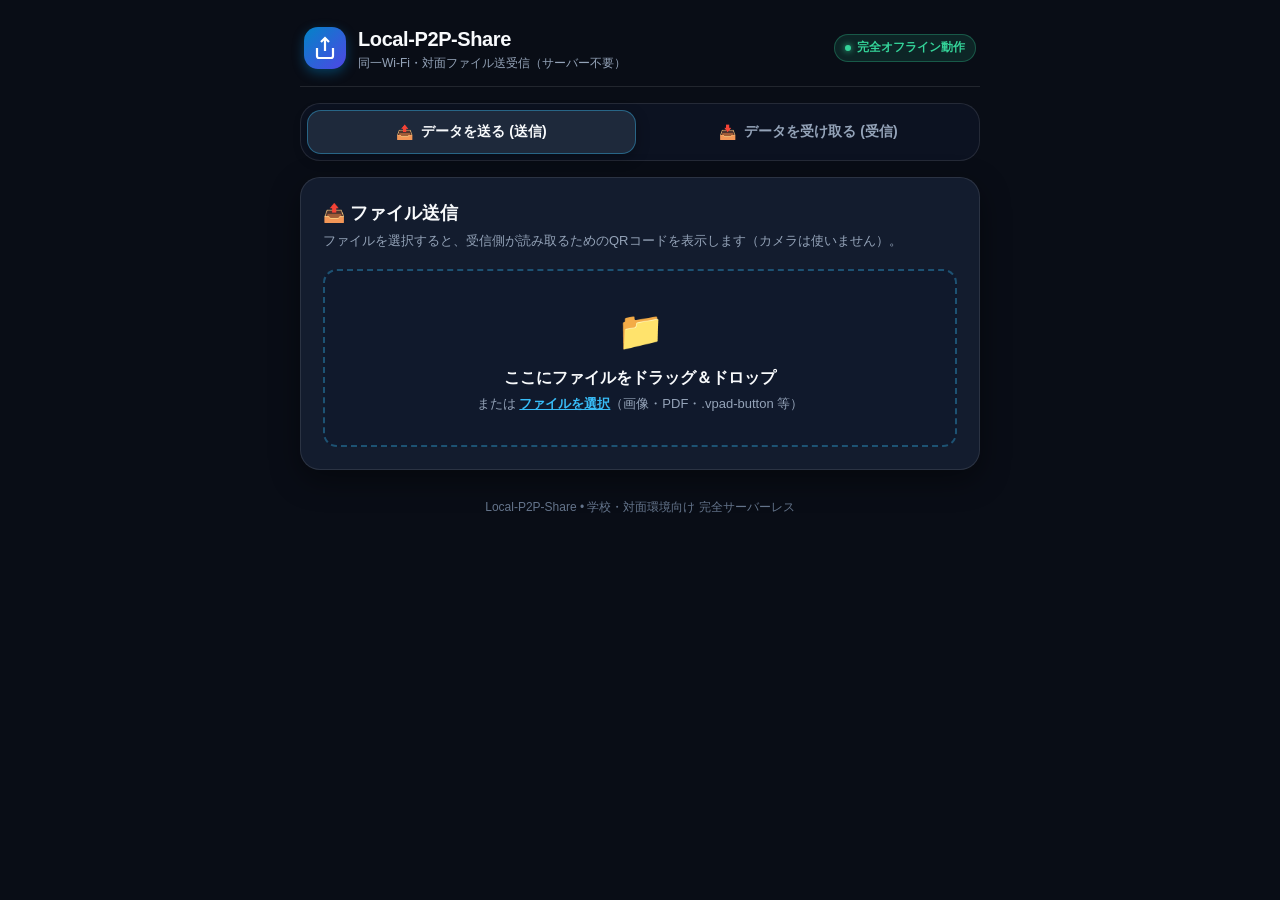
==== index.html @ 24788ee9 "Complete Local-P2P-Share web app" ====
<!DOCTYPE html>
<html lang="ja">
<head>
    <meta charset="UTF-8">
    <meta name="viewport" content="width=device-width, initial-scale=1.0, maximum-scale=1.0, user-scalable=no">
    <meta name="description" content="同一Wi-Fi・ローカル環境で直接ファイルを送受信できる完全オフライン対応P2P共有Webアプリ">
    <meta name="theme-color" content="#0f172a">
    <title>Local-P2P-Share - 対面型ローカルファイル送受信</title>

    <!-- 完全オフライン対応：外部CDN不要のスタイルシート -->
    <link rel="stylesheet" href="style.css">

    <!-- 同梱のオフラインQRライブラリ -->
    <script src="qrcode.min.js"></script>
    <script src="jsqr.min.js"></script>
</head>
<body>
    <div class="app-container">
        <!-- ヘッダー -->
        <header class="app-header">
            <div class="brand">
                <div class="brand-icon">
                    <svg width="24" height="24" viewBox="0 0 24 24" fill="none" stroke="currentColor" stroke-width="2.2">
                        <path d="M4 12v8a2 2 0 0 0 2 2h12a2 2 0 0 0 2-2v-8"/>
                        <polyline points="16 6 12 2 8 6"/>
                        <line x1="12" y1="2" x2="12" y2="15"/>
                    </svg>
                </div>
                <div>
                    <h1 class="brand-title">Local-P2P-Share</h1>
                    <p class="brand-subtitle">同一Wi-Fi・対面ファイル送受信（サーバー不要）</p>
                </div>
            </div>
            <div class="offline-badge">
                <span class="badge-dot"></span>
                <span>完全オフライン動作</span>
            </div>
        </header>

        <!-- モード切替タブ（送信 / 受信の厳密な分離） -->
        <div class="tab-switcher">
            <button id="tab-btn-send" class="tab-btn active" type="button">
                <span class="tab-btn-icon">📤</span>
                <span class="tab-btn-text">データを送る (送信)</span>
            </button>
            <button id="tab-btn-receive" class="tab-btn" type="button">
                <span class="tab-btn-icon">📥</span>
                <span class="tab-btn-text">データを受け取る (受信)</span>
            </button>
        </div>

        <!-- メイン画面エリア -->
        <main class="main-area">

            <!-- ==================== 📤 送信モード画面 ==================== -->
            <section id="panel-send" class="panel-section active">
                <div class="panel-card">
                    <div class="panel-header">
                        <h2>📤 ファイル送信</h2>
                        <p class="panel-desc">ファイルを選択すると、受信側が読み取るためのQRコードを表示します（カメラは使いません）。</p>
                    </div>

                    <!-- ファイルドロップゾーン -->
                    <div id="drop-zone" class="drop-zone">
                        <input type="file" id="file-chooser" class="file-input-hidden">
                        <div class="drop-zone-body">
                            <div class="drop-icon">📁</div>
                            <p class="drop-main-text">ここにファイルをドラッグ＆ドロップ</p>
                            <p class="drop-sub-text">または <span class="link-text">ファイルを選択</span>（画像・PDF・.vpad-button 等）</p>
                        </div>
                    </div>

                    <!-- 選択されたファイル情報 -->
                    <div id="file-info-card" class="file-info-card hidden">
                        <div class="file-info-icon">📄</div>
                        <div class="file-info-meta">
                            <div id="file-name" class="file-name">filename.ext</div>
                            <div id="file-size" class="file-size">0 KB</div>
                        </div>
                        <button id="btn-reset-file" class="btn-text-danger" type="button">解除</button>
                    </div>

                    <!-- QRコード表示エリア -->
                    <div id="qr-display-container" class="qr-display-container hidden">
                        <div class="step-guide">
                            <span class="step-badge">1</span>
                            <span>受信側の端末のカメラで下のQRコードを読み取ってください</span>
                        </div>

                        <div class="qr-box">
                            <div id="qrcode-target" class="qrcode-target"></div>
                        </div>

                        <!-- 複数コマ（アニメーションQR）の場合の進捗バー -->
                        <div id="send-progress-wrapper" class="send-progress-wrapper hidden">
                            <div class="progress-track">
                                <div id="send-progress-bar" class="progress-fill"></div>
                            </div>
                            <div class="progress-labels">
                                <span id="send-chunk-label">コマ: 1 / 1</span>
                                <span>高速ループ送信中</span>
                            </div>
                        </div>

                        <!-- 速度調整バー -->
                        <div class="speed-controls">
                            <label for="speed-range">再生速度:</label>
                            <select id="speed-range" class="custom-select">
                                <option value="70">⚡ 高速 (70ms)</option>
                                <option value="120" selected>🚀 標準 (120ms)</option>
                                <option value="250">🐢 安定 (250ms)</option>
                            </select>
                        </div>
                    </div>
                </div>
            </section>


            <!-- ==================== 📥 受信モード画面 ==================== -->
            <section id="panel-receive" class="panel-section">
                <div class="panel-card">
                    <div class="panel-header">
                        <h2>📥 ファイル受信</h2>
                        <p class="panel-desc">送信側の画面に表示されているQRコードをカメラで読み取ると、自動で保存されます。</p>
                    </div>

                    <!-- カメラスキャナーエリア -->
                    <div class="camera-wrapper">
                        <div id="scanner-box" class="scanner-box">
                            <video id="camera-feed" playsinline muted autoplay></video>
                            <canvas id="camera-canvas" class="hidden"></canvas>

                            <!-- スキャン用ガイド枠 & レーザー -->
                            <div class="scan-overlay">
                                <div class="scan-frame">
                                    <div class="scan-laser-line"></div>
                                </div>
                                <p class="scan-hint">枠内にQRコードを合わせてください</p>
                            </div>

                            <!-- カメラ停止中のプレースホルダー -->
                            <div id="camera-idle" class="camera-idle">
                                <div class="idle-icon">📷</div>
                                <p class="idle-text">カメラを起動してスキャンを開始します</p>
                                <button id="btn-activate-camera" class="btn btn-emerald" type="button">
                                    カメラを起動する
                                </button>
                            </div>
                        </div>
                    </div>

                    <!-- カメラ操作バー -->
                    <div id="camera-actions" class="camera-actions hidden">
                        <button id="btn-camera-flip" class="btn btn-secondary" type="button">🔄 前面/背面 切替</button>
                        <button id="btn-camera-stop" class="btn btn-danger" type="button">⏹️ カメラ停止</button>
                    </div>

                    <!-- 受信プログレス -->
                    <div id="receive-progress-box" class="receive-progress-box hidden">
                        <div class="progress-title-row">
                            <span id="receive-title" class="receive-title">⚡ 受信中...</span>
                            <span id="receive-percent" class="receive-percent">0%</span>
                        </div>
                        <div class="progress-track">
                            <div id="receive-progress-bar" class="progress-fill emerald"></div>
                        </div>
                        <div class="progress-labels">
                            <span id="receive-status-chunks">0 / 0 チャンク</span>
                            <span id="receive-status-size">0 KB</span>
                        </div>
                    </div>

                    <!-- 受信完了カード -->
                    <div id="receive-success-card" class="receive-success-card hidden">
                        <div class="success-check-icon">✓</div>
                        <h3>🎉 受信＆自動ダウンロード完了！</h3>
                        <p class="success-sub">ファイルが端末に自動保存されました。</p>
                        
                        <div class="received-meta-box">
                            <span class="file-icon-lg">📦</span>
                            <div>
                                <div id="received-filename" class="received-filename">filename.ext</div>
                                <div id="received-filesize" class="received-filesize">0 KB</div>
                            </div>
                        </div>

                        <!-- 画像の場合はプレビュー -->
                        <div id="received-image-preview" class="received-image-preview hidden"></div>

                        <div class="success-btn-group">
                            <a id="btn-download-again" class="btn btn-emerald" href="#" download>
                                💾 もう一度保存する
                            </a>
                            <button id="btn-receive-again" class="btn btn-secondary" type="button">
                                📷 続けて別のファイルを受信
                            </button>
                        </div>
                    </div>

                </div>
            </section>

        </main>

        <!-- 通知トースト -->
        <div id="toast" class="toast hidden"></div>

        <!-- フッター -->
        <footer class="app-footer">
            <p>Local-P2P-Share • 学校・対面環境向け 完全サーバーレス</p>
        </footer>
    </div>

    <!-- アプリケーションロジック -->
    <script src="app.js"></script>
</body>
</html>
---- style.css ----
/* ==========================================================================
   Local-P2P-Share - オフライン対応・モダンデザインスタイル
   ========================================================================== */

:root {
    --bg-main: #090d16;
    --bg-card: #131c2e;
    --bg-card-alt: #1e293b;
    --border-color: rgba(255, 255, 255, 0.1);
    --border-active: #38bdf8;
    
    --accent-blue: #0284c7;
    --accent-blue-light: #38bdf8;
    --accent-emerald: #059669;
    --accent-emerald-light: #34d399;
    --accent-rose: #f43f5e;
    
    --text-main: #f8fafc;
    --text-sub: #94a3b8;
    --text-muted: #64748b;
    
    --font-family: -apple-system, BlinkMacSystemFont, "Segoe UI", Roboto, "Helvetica Neue", Arial, sans-serif;
    --radius-sm: 8px;
    --radius-md: 14px;
    --radius-lg: 20px;
}

*, *::before, *::after {
    box-sizing: border-box;
    margin: 0;
    padding: 0;
    -webkit-tap-highlight-color: transparent;
}

body {
    background-color: var(--bg-main);
    color: var(--text-main);
    font-family: var(--font-family);
    min-height: 100vh;
    display: flex;
    justify-content: center;
    padding: 16px;
    line-height: 1.5;
}

.app-container {
    width: 100%;
    max-width: 680px;
    display: flex;
    flex-direction: column;
    gap: 16px;
}

/* ヘッダー */
.app-header {
    display: flex;
    align-items: center;
    justify-content: space-between;
    padding: 8px 4px 14px;
    border-bottom: 1px solid var(--border-color);
}

.brand {
    display: flex;
    align-items: center;
    gap: 12px;
}

.brand-icon {
    width: 42px;
    height: 42px;
    background: linear-gradient(135deg, var(--accent-blue), #4f46e5);
    border-radius: var(--radius-md);
    display: flex;
    align-items: center;
    justify-content: center;
    color: #ffffff;
    box-shadow: 0 4px 12px rgba(2, 132, 199, 0.4);
}

.brand-title {
    font-size: 20px;
    font-weight: 800;
    letter-spacing: -0.02em;
}

.brand-subtitle {
    font-size: 12px;
    color: var(--text-sub);
}

.offline-badge {
    display: flex;
    align-items: center;
    gap: 6px;
    padding: 4px 10px;
    background: rgba(52, 211, 153, 0.12);
    border: 1px solid rgba(52, 211, 153, 0.3);
    border-radius: 999px;
    font-size: 11.5px;
    font-weight: 600;
    color: var(--accent-emerald-light);
}

.badge-dot {
    width: 6px;
    height: 6px;
    background: var(--accent-emerald-light);
    border-radius: 50%;
    box-shadow: 0 0 6px var(--accent-emerald-light);
}

/* タブ切替 */
.tab-switcher {
    display: grid;
    grid-template-columns: 1fr 1fr;
    gap: 8px;
    background: rgba(15, 23, 42, 0.6);
    padding: 6px;
    border-radius: var(--radius-lg);
    border: 1px solid var(--border-color);
}

.tab-btn {
    display: flex;
    align-items: center;
    justify-content: center;
    gap: 8px;
    padding: 12px 14px;
    background: transparent;
    border: 1px solid transparent;
    border-radius: var(--radius-md);
    color: var(--text-sub);
    font-size: 14px;
    font-weight: 700;
    cursor: pointer;
    transition: all 0.2s ease;
    outline: none;
}

.tab-btn:hover {
    color: var(--text-main);
    background: rgba(255, 255, 255, 0.04);
}

.tab-btn.active {
    background: var(--bg-card-alt);
    color: var(--text-main);
    border-color: rgba(56, 189, 248, 0.4);
    box-shadow: 0 4px 14px rgba(0, 0, 0, 0.3);
}

#tab-btn-receive.tab-btn.active {
    border-color: rgba(52, 211, 153, 0.4);
}

/* パネルセクション */
.panel-section {
    display: none;
    animation: fadeIn 0.25s ease;
}

.panel-section.active {
    display: block;
}

@keyframes fadeIn {
    from { opacity: 0; transform: translateY(4px); }
    to { opacity: 1; transform: translateY(0); }
}

.panel-card {
    background: var(--bg-card);
    border: 1px solid var(--border-color);
    border-radius: var(--radius-lg);
    padding: 22px;
    display: flex;
    flex-direction: column;
    gap: 18px;
    box-shadow: 0 10px 30px rgba(0, 0, 0, 0.4);
}

.panel-header h2 {
    font-size: 18px;
    font-weight: 700;
    margin-bottom: 4px;
}

.panel-desc {
    font-size: 13px;
    color: var(--text-sub);
}

/* ==================== 📤 送信スタイル ==================== */
.drop-zone {
    border: 2px dashed rgba(56, 189, 248, 0.35);
    background: rgba(15, 23, 42, 0.5);
    border-radius: var(--radius-md);
    padding: 32px 16px;
    text-align: center;
    cursor: pointer;
    transition: all 0.2s ease;
}

.drop-zone:hover, .drop-zone.dragover {
    border-color: var(--accent-blue-light);
    background: rgba(56, 189, 248, 0.08);
}

.file-input-hidden {
    display: none;
}

.drop-icon {
    font-size: 38px;
    margin-bottom: 6px;
}

.drop-main-text {
    font-size: 16px;
    font-weight: 700;
    margin-bottom: 4px;
}

.drop-sub-text {
    font-size: 13px;
    color: var(--text-sub);
}

.link-text {
    color: var(--accent-blue-light);
    text-decoration: underline;
    font-weight: 600;
}

/* ファイルメタカード */
.file-info-card {
    display: flex;
    align-items: center;
    gap: 12px;
    background: rgba(30, 41, 59, 0.8);
    border: 1px solid rgba(56, 189, 248, 0.3);
    border-radius: var(--radius-md);
    padding: 12px 16px;
}

.file-info-icon {
    font-size: 24px;
}

.file-info-meta {
    flex: 1;
    min-width: 0;
}

.file-name {
    font-weight: 700;
    font-size: 14px;
    white-space: nowrap;
    overflow: hidden;
    text-overflow: ellipsis;
}

.file-size {
    font-size: 12px;
    color: var(--text-sub);
}

.btn-text-danger {
    background: transparent;
    border: none;
    color: #fda4af;
    font-size: 13px;
    font-weight: 700;
    cursor: pointer;
    padding: 6px 10px;
    border-radius: var(--radius-sm);
}

.btn-text-danger:hover {
    background: rgba(244, 63, 94, 0.15);
    color: var(--accent-rose);
}

/* QR表示 */
.qr-display-container {
    display: flex;
    flex-direction: column;
    align-items: center;
    gap: 14px;
}

.step-guide {
    display: flex;
    align-items: center;
    gap: 8px;
    font-size: 13.5px;
    font-weight: 700;
    color: var(--text-main);
    text-align: center;
}

.step-badge {
    width: 22px;
    height: 22px;
    background: var(--accent-blue-light);
    color: #000;
    border-radius: 50%;
    display: inline-flex;
    align-items: center;
    justify-content: center;
    font-size: 12px;
    font-weight: 800;
}

.qr-box {
    background: #ffffff;
    padding: 14px;
    border-radius: var(--radius-lg);
    box-shadow: 0 8px 30px rgba(0, 0, 0, 0.5), 0 0 20px rgba(56, 189, 248, 0.2);
    display: flex;
    justify-content: center;
    align-items: center;
}

.qrcode-target canvas, .qrcode-target img {
    display: block;
    max-width: 100%;
}

.send-progress-wrapper {
    width: 100%;
    max-width: 280px;
    display: flex;
    flex-direction: column;
    gap: 6px;
}

.progress-track {
    width: 100%;
    height: 8px;
    background: rgba(255, 255, 255, 0.1);
    border-radius: 999px;
    overflow: hidden;
}

.progress-fill {
    height: 100%;
    width: 0%;
    background: linear-gradient(90deg, var(--accent-blue-light), #818cf8);
    transition: width 0.1s linear;
}

.progress-fill.emerald {
    background: linear-gradient(90deg, #10b981, var(--accent-emerald-light));
    transition: width 0.15s ease;
}

.progress-labels {
    display: flex;
    justify-content: space-between;
    font-size: 12px;
    color: var(--text-sub);
    font-family: monospace;
}

.speed-controls {
    display: flex;
    align-items: center;
    gap: 8px;
    font-size: 13px;
    color: var(--text-sub);
}

.custom-select {
    background: var(--bg-card-alt);
    border: 1px solid var(--border-color);
    color: var(--text-main);
    padding: 6px 12px;
    border-radius: var(--radius-sm);
    font-size: 13px;
    outline: none;
    cursor: pointer;
}

/* ==================== 📥 受信スタイル ==================== */
.camera-wrapper {
    display: flex;
    justify-content: center;
    width: 100%;
}

.scanner-box {
    position: relative;
    width: 100%;
    max-width: 420px;
    height: 300px;
    background: #000000;
    border-radius: var(--radius-lg);
    overflow: hidden;
    border: 2px solid rgba(52, 211, 153, 0.4);
    box-shadow: 0 0 25px rgba(52, 211, 153, 0.2);
    display: flex;
    align-items: center;
    justify-content: center;
}

#camera-feed {
    width: 100%;
    height: 100%;
    object-fit: cover;
    display: block;
}

.scan-overlay {
    position: absolute;
    inset: 0;
    pointer-events: none;
    display: flex;
    flex-direction: column;
    align-items: center;
    justify-content: center;
    gap: 12px;
}

.scan-frame {
    width: 200px;
    height: 200px;
    border: 2px solid rgba(52, 211, 153, 0.8);
    border-radius: var(--radius-md);
    position: relative;
    box-shadow: 0 0 0 9999px rgba(0, 0, 0, 0.4);
}

.scan-laser-line {
    position: absolute;
    width: 100%;
    height: 3px;
    background: linear-gradient(90deg, transparent, #34d399, transparent);
    box-shadow: 0 0 10px #34d399;
    animation: scanAnim 2s ease-in-out infinite;
}

@keyframes scanAnim {
    0% { top: 5%; opacity: 0.2; }
    50% { top: 92%; opacity: 1; }
    100% { top: 5%; opacity: 0.2; }
}

.scan-hint {
    background: rgba(0, 0, 0, 0.7);
    color: #ffffff;
    font-size: 12px;
    font-weight: 600;
    padding: 4px 10px;
    border-radius: 999px;
    z-index: 2;
}

/* カメラ停止中 */
.camera-idle {
    position: absolute;
    inset: 0;
    background: #0f172a;
    display: flex;
    flex-direction: column;
    align-items: center;
    justify-content: center;
    gap: 12px;
    padding: 20px;
    text-align: center;
    z-index: 5;
}

.idle-icon {
    font-size: 40px;
}

.idle-text {
    font-size: 13.5px;
    color: var(--text-sub);
}

.camera-actions {
    display: flex;
    justify-content: center;
    gap: 10px;
}

/* 受信プログレスカード */
.receive-progress-box {
    background: rgba(15, 23, 42, 0.8);
    border: 1px solid rgba(52, 211, 153, 0.35);
    border-radius: var(--radius-md);
    padding: 14px 16px;
    display: flex;
    flex-direction: column;
    gap: 8px;
}

.progress-title-row {
    display: flex;
    justify-content: space-between;
    font-size: 13.5px;
    font-weight: 700;
}

.receive-title {
    color: var(--accent-emerald-light);
}

.receive-percent {
    font-family: monospace;
}

/* 受信完了カード */
.receive-success-card {
    background: rgba(6, 78, 59, 0.25);
    border: 1px solid rgba(52, 211, 153, 0.5);
    border-radius: var(--radius-lg);
    padding: 22px;
    text-align: center;
    display: flex;
    flex-direction: column;
    align-items: center;
    gap: 12px;
}

.success-check-icon {
    width: 48px;
    height: 48px;
    background: linear-gradient(135deg, #059669, #34d399);
    border-radius: 50%;
    color: #ffffff;
    font-size: 24px;
    font-weight: 900;
    display: flex;
    align-items: center;
    justify-content: center;
    box-shadow: 0 0 20px rgba(52, 211, 153, 0.5);
}

.success-sub {
    font-size: 13px;
    color: #a7f3d0;
}

.received-meta-box {
    display: flex;
    align-items: center;
    gap: 12px;
    background: rgba(15, 23, 42, 0.7);
    border: 1px solid rgba(52, 211, 153, 0.3);
    border-radius: var(--radius-md);
    padding: 12px 16px;
    width: 100%;
    max-width: 380px;
    text-align: left;
}

.file-icon-lg {
    font-size: 24px;
}

.received-filename {
    font-weight: 700;
    font-size: 14px;
    white-space: nowrap;
    overflow: hidden;
    text-overflow: ellipsis;
}

.received-filesize {
    font-size: 12px;
    color: var(--text-sub);
    font-family: monospace;
}

.received-image-preview {
    max-width: 280px;
    max-height: 180px;
    border-radius: var(--radius-sm);
    overflow: hidden;
}

.received-image-preview img {
    width: 100%;
    height: auto;
    display: block;
}

.success-btn-group {
    display: flex;
    gap: 10px;
    flex-wrap: wrap;
    justify-content: center;
    width: 100%;
    margin-top: 4px;
}

/* 共通ボタン */
.btn {
    display: inline-flex;
    align-items: center;
    justify-content: center;
    gap: 6px;
    padding: 10px 18px;
    border-radius: var(--radius-md);
    font-size: 14px;
    font-weight: 700;
    border: none;
    cursor: pointer;
    text-decoration: none;
    transition: transform 0.15s ease, opacity 0.15s ease;
    outline: none;
}

.btn:active {
    transform: scale(0.97);
}

.btn-emerald {
    background: linear-gradient(135deg, #059669, #10b981);
    color: #ffffff;
    box-shadow: 0 4px 14px rgba(16, 185, 129, 0.35);
}

.btn-secondary {
    background: rgba(255, 255, 255, 0.08);
    border: 1px solid var(--border-color);
    color: var(--text-main);
}

.btn-danger {
    background: rgba(244, 63, 94, 0.15);
    border: 1px solid rgba(244, 63, 94, 0.3);
    color: #fda4af;
}

/* トースト */
.toast {
    position: fixed;
    bottom: 20px;
    left: 50%;
    transform: translateX(-50%);
    background: rgba(15, 23, 42, 0.95);
    border: 1px solid var(--border-active);
    color: #ffffff;
    padding: 8px 16px;
    border-radius: 999px;
    font-size: 13px;
    font-weight: 600;
    box-shadow: 0 8px 24px rgba(0, 0, 0, 0.5);
    z-index: 1000;
}

/* フッター */
.app-footer {
    text-align: center;
    padding: 12px 0 6px;
    font-size: 12px;
    color: var(--text-muted);
}

.hidden {
    display: none !important;
}

@media (max-width: 540px) {
    body {
        padding: 10px;
    }
    .panel-card {
        padding: 16px;
    }
    .scanner-box {
        height: 250px;
    }
}
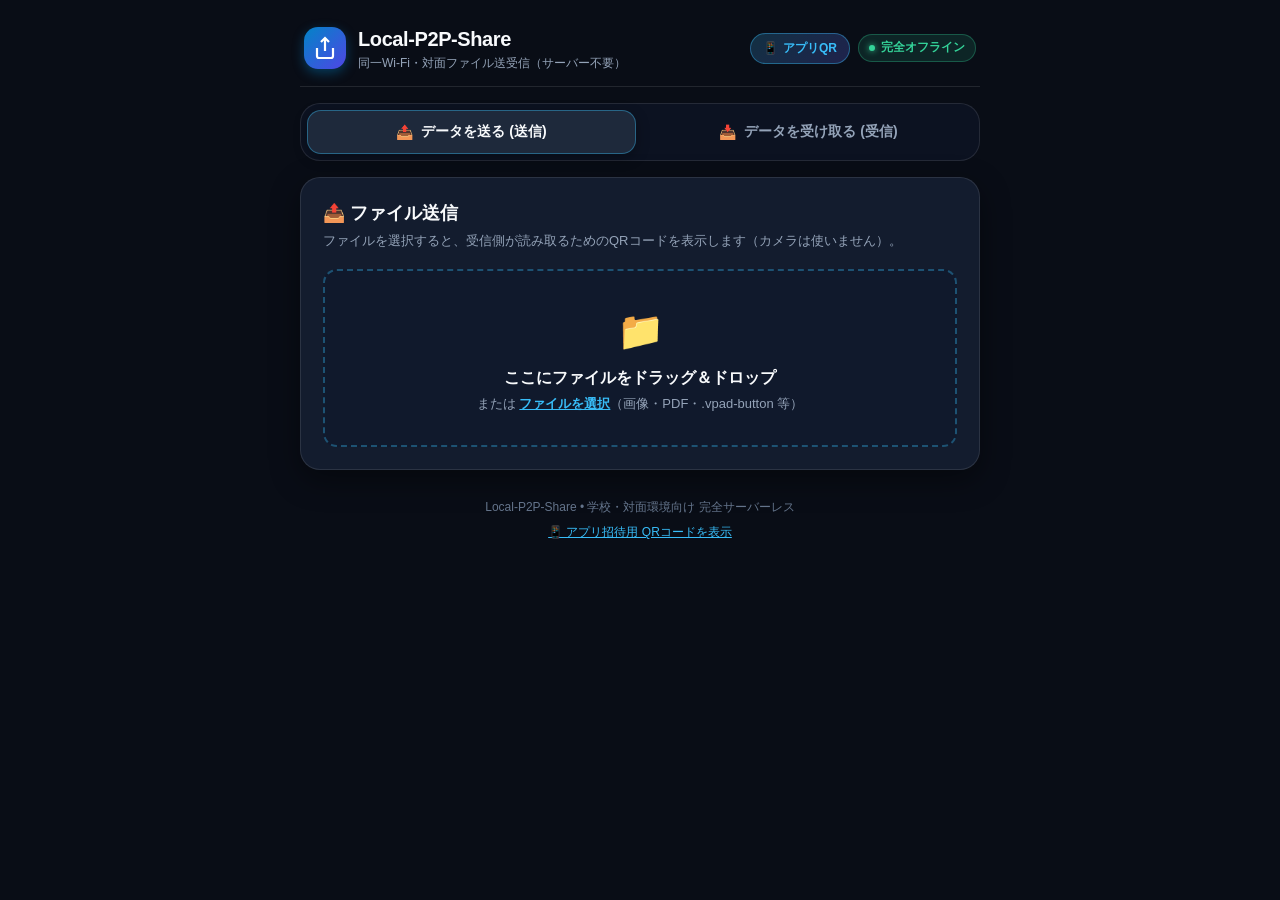
==== commit 4c6a635f: "Add App Share QR modal and standalone qr-code.html page" ====
--- a/index.html
+++ b/index.html
@@ -31,9 +31,15 @@
                     <p class="brand-subtitle">同一Wi-Fi・対面ファイル送受信（サーバー不要）</p>
                 </div>
             </div>
-            <div class="offline-badge">
-                <span class="badge-dot"></span>
-                <span>完全オフライン動作</span>
+            <div class="header-right-actions">
+                <button id="btn-open-app-qr" class="btn-app-qr" type="button" title="iPadやスマホでこのアプリを開くためのQRコードを表示">
+                    <span>📱</span>
+                    <span>アプリQR</span>
+                </button>
+                <div class="offline-badge">
+                    <span class="badge-dot"></span>
+                    <span>完全オフライン</span>
+                </div>
             </div>
         </header>
 
@@ -208,7 +214,40 @@
         <!-- フッター -->
         <footer class="app-footer">
             <p>Local-P2P-Share • 学校・対面環境向け 完全サーバーレス</p>
+            <button id="btn-footer-app-qr" class="footer-link-btn" type="button">📱 アプリ招待用 QRコードを表示</button>
         </footer>
+    </div>
+
+    <!-- ==================== 📱 アプリ起動用 QRコード モーダル ==================== -->
+    <div id="app-qr-modal" class="modal-backdrop hidden" role="dialog" aria-modal="true" aria-labelledby="app-qr-modal-title">
+        <div class="modal-card">
+            <button id="btn-close-app-qr" class="modal-close-btn" type="button" aria-label="閉じる">✕</button>
+            <div class="modal-header">
+                <div class="modal-icon-badge">📱</div>
+                <div>
+                    <h3 id="app-qr-modal-title" class="modal-title">iPad / iPhone でアプリを開く</h3>
+                    <p class="modal-desc">カメラをQRコードにかざすとアプリが即座に起動します！</p>
+                </div>
+            </div>
+
+            <div class="modal-qr-container">
+                <div id="app-url-qr-target" class="modal-qr-box"></div>
+            </div>
+
+            <div class="modal-url-box">
+                <input type="text" id="app-share-url-input" class="modal-url-input" readonly value="https://galakutar.github.io/Local-P2P-Share/">
+                <button id="btn-copy-app-url" class="btn btn-emerald btn-sm" type="button">🔗 コピー</button>
+            </div>
+
+            <div class="modal-guide-steps">
+                <strong>📖 開き方の手順：</strong>
+                <ol>
+                    <li>iPadやスマートフォンの標準 <strong>「カメラ」</strong> で上のQRコードを写します。</li>
+                    <li>画面に出る <strong>黄色いリンク</strong> をタップするとアプリが開きます。</li>
+                    <li>Safariの共有メニューから <strong>「ホーム画面に追加」</strong> すると全画面アプリとして使えます。</li>
+                </ol>
+            </div>
+        </div>
     </div>
 
     <!-- アプリケーションロジック -->
--- a/style.css
+++ b/style.css
@@ -619,6 +619,188 @@
     transform: scale(0.97);
 }
 
+/* ヘッダー右側アクション */
+.header-right-actions {
+    display: flex;
+    align-items: center;
+    gap: 8px;
+}
+
+.btn-app-qr {
+    display: inline-flex;
+    align-items: center;
+    gap: 5px;
+    padding: 6px 12px;
+    background: linear-gradient(135deg, rgba(56, 189, 248, 0.2), rgba(99, 102, 241, 0.25));
+    border: 1px solid rgba(56, 189, 248, 0.4);
+    border-radius: 999px;
+    color: var(--accent-blue-light);
+    font-size: 12px;
+    font-weight: 700;
+    cursor: pointer;
+    transition: all 0.2s ease;
+}
+
+.btn-app-qr:hover {
+    background: linear-gradient(135deg, rgba(56, 189, 248, 0.35), rgba(99, 102, 241, 0.4));
+    transform: translateY(-1px);
+    box-shadow: 0 4px 12px rgba(56, 189, 248, 0.3);
+}
+
+.footer-link-btn {
+    background: transparent;
+    border: none;
+    color: var(--accent-blue-light);
+    font-size: 12px;
+    cursor: pointer;
+    margin-top: 4px;
+    text-decoration: underline;
+}
+
+/* ==================== 📱 アプリQR モーダル ==================== */
+.modal-backdrop {
+    position: fixed;
+    inset: 0;
+    background: rgba(0, 0, 0, 0.75);
+    backdrop-filter: blur(6px);
+    -webkit-backdrop-filter: blur(6px);
+    display: flex;
+    align-items: center;
+    justify-content: center;
+    padding: 16px;
+    z-index: 2000;
+    animation: fadeIn 0.2s ease;
+}
+
+.modal-card {
+    position: relative;
+    background: #111827;
+    border: 1px solid rgba(56, 189, 248, 0.4);
+    border-radius: var(--radius-lg);
+    padding: 24px 20px;
+    width: 100%;
+    max-width: 440px;
+    box-shadow: 0 20px 50px rgba(0, 0, 0, 0.8), 0 0 30px rgba(56, 189, 248, 0.2);
+    display: flex;
+    flex-direction: column;
+    align-items: center;
+    gap: 14px;
+    text-align: center;
+    animation: popUp 0.25s cubic-bezier(0.16, 1, 0.3, 1);
+}
+
+@keyframes popUp {
+    from { opacity: 0; transform: scale(0.92); }
+    to { opacity: 1; transform: scale(1); }
+}
+
+.modal-close-btn {
+    position: absolute;
+    top: 12px;
+    right: 14px;
+    background: rgba(255, 255, 255, 0.1);
+    border: none;
+    color: var(--text-sub);
+    width: 32px;
+    height: 32px;
+    border-radius: 50%;
+    font-size: 14px;
+    font-weight: 700;
+    cursor: pointer;
+    display: flex;
+    align-items: center;
+    justify-content: center;
+    transition: all 0.15s ease;
+}
+
+.modal-close-btn:hover {
+    background: rgba(244, 63, 94, 0.2);
+    color: #ffffff;
+}
+
+.modal-header {
+    display: flex;
+    flex-direction: column;
+    align-items: center;
+    gap: 6px;
+}
+
+.modal-icon-badge {
+    font-size: 32px;
+}
+
+.modal-title {
+    font-size: 18px;
+    font-weight: 800;
+    background: linear-gradient(135deg, #ffffff, #93c5fd);
+    -webkit-background-clip: text;
+    -webkit-text-fill-color: transparent;
+}
+
+.modal-desc {
+    font-size: 12.5px;
+    color: var(--text-sub);
+}
+
+.modal-qr-container {
+    background: #ffffff;
+    padding: 12px;
+    border-radius: var(--radius-md);
+    box-shadow: 0 4px 20px rgba(0, 0, 0, 0.4);
+    display: flex;
+    justify-content: center;
+    align-items: center;
+}
+
+.modal-qr-box canvas, .modal-qr-box img {
+    display: block;
+    max-width: 100%;
+}
+
+.modal-url-box {
+    display: flex;
+    gap: 6px;
+    width: 100%;
+}
+
+.modal-url-input {
+    flex: 1;
+    background: #0f172a;
+    border: 1px solid var(--border-color);
+    border-radius: var(--radius-sm);
+    padding: 8px 12px;
+    color: var(--text-main);
+    font-size: 12px;
+    font-family: monospace;
+    outline: none;
+}
+
+.btn-sm {
+    padding: 8px 14px;
+    font-size: 12.5px;
+}
+
+.modal-guide-steps {
+    text-align: left;
+    background: rgba(255, 255, 255, 0.03);
+    border: 1px solid rgba(255, 255, 255, 0.08);
+    border-radius: var(--radius-sm);
+    padding: 10px 14px;
+    font-size: 11.5px;
+    color: #cbd5e1;
+    line-height: 1.5;
+    width: 100%;
+}
+
+.modal-guide-steps ol {
+    padding-left: 18px;
+    margin-top: 4px;
+}
+
+.modal-guide-steps li {
+    margin-bottom: 2px;
+}
+
 .btn-emerald {
     background: linear-gradient(135deg, #059669, #10b981);
     color: #ffffff;
@@ -651,7 +833,7 @@
     font-size: 13px;
     font-weight: 600;
     box-shadow: 0 8px 24px rgba(0, 0, 0, 0.5);
-    z-index: 1000;
+    z-index: 3000;
 }
 
 /* フッター */
@@ -660,6 +842,10 @@
     padding: 12px 0 6px;
     font-size: 12px;
     color: var(--text-muted);
+    display: flex;
+    flex-direction: column;
+    align-items: center;
+    gap: 4px;
 }
 
 .hidden {
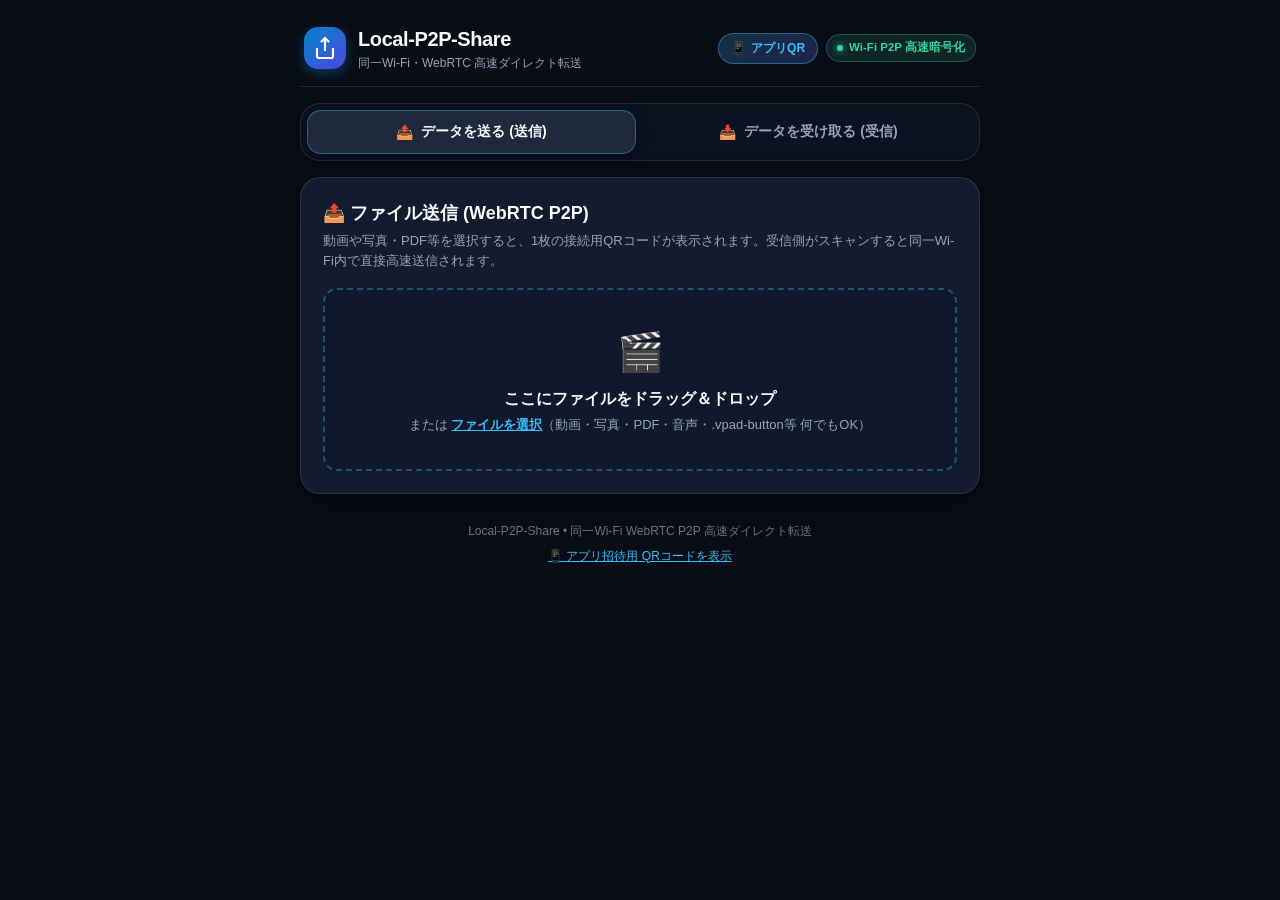
==== commit 791f62ec: "Fix architecture: Switch to high-speed WebRTC DataChannel with single connection QR code" ====
--- a/index.html
+++ b/index.html
@@ -3,16 +3,20 @@
 <head>
     <meta charset="UTF-8">
     <meta name="viewport" content="width=device-width, initial-scale=1.0, maximum-scale=1.0, user-scalable=no">
-    <meta name="description" content="同一Wi-Fi・ローカル環境で直接ファイルを送受信できる完全オフライン対応P2P共有Webアプリ">
+    <meta name="description" content="同一Wi-Fi環境でWebRTCを用いてスマホ・タブレット・PC間で動画や大容量ファイルを高速P2P転送するWebアプリ">
     <meta name="theme-color" content="#0f172a">
-    <title>Local-P2P-Share - 対面型ローカルファイル送受信</title>
-
-    <!-- 完全オフライン対応：外部CDN不要のスタイルシート -->
+    <meta name="apple-mobile-web-app-capable" content="yes">
+    <meta name="apple-mobile-web-app-status-bar-style" content="black-translucent">
+    <meta name="apple-mobile-web-app-title" content="Local-P2P-Share">
+    <title>Local-P2P-Share - 同一Wi-Fi 高速P2Pファイル転送</title>
+
+    <!-- スタイルシート -->
     <link rel="stylesheet" href="style.css">
 
-    <!-- 同梱のオフラインQRライブラリ -->
+    <!-- 同梱ライブラリ -->
     <script src="qrcode.min.js"></script>
     <script src="jsqr.min.js"></script>
+    <script src="peerjs.min.js"></script>
 </head>
 <body>
     <div class="app-container">
@@ -28,7 +32,7 @@
                 </div>
                 <div>
                     <h1 class="brand-title">Local-P2P-Share</h1>
-                    <p class="brand-subtitle">同一Wi-Fi・対面ファイル送受信（サーバー不要）</p>
+                    <p class="brand-subtitle">同一Wi-Fi・WebRTC 高速ダイレクト転送</p>
                 </div>
             </div>
             <div class="header-right-actions">
@@ -36,9 +40,9 @@
                     <span>📱</span>
                     <span>アプリQR</span>
                 </button>
-                <div class="offline-badge">
+                <div class="p2p-badge">
                     <span class="badge-dot"></span>
-                    <span>完全オフライン</span>
+                    <span>Wi-Fi P2P 高速暗号化</span>
                 </div>
             </div>
         </header>
@@ -62,60 +66,64 @@
             <section id="panel-send" class="panel-section active">
                 <div class="panel-card">
                     <div class="panel-header">
-                        <h2>📤 ファイル送信</h2>
-                        <p class="panel-desc">ファイルを選択すると、受信側が読み取るためのQRコードを表示します（カメラは使いません）。</p>
+                        <h2>📤 ファイル送信 (WebRTC P2P)</h2>
+                        <p class="panel-desc">動画や写真・PDF等を選択すると、1枚の接続用QRコードが表示されます。受信側がスキャンすると同一Wi-Fi内で直接高速送信されます。</p>
                     </div>
 
                     <!-- ファイルドロップゾーン -->
                     <div id="drop-zone" class="drop-zone">
                         <input type="file" id="file-chooser" class="file-input-hidden">
                         <div class="drop-zone-body">
-                            <div class="drop-icon">📁</div>
+                            <div class="drop-icon">🎬</div>
                             <p class="drop-main-text">ここにファイルをドラッグ＆ドロップ</p>
-                            <p class="drop-sub-text">または <span class="link-text">ファイルを選択</span>（画像・PDF・.vpad-button 等）</p>
+                            <p class="drop-sub-text">または <span class="link-text">ファイルを選択</span>（動画・写真・PDF・音声・.vpad-button等 何でもOK）</p>
                         </div>
                     </div>
 
                     <!-- 選択されたファイル情報 -->
                     <div id="file-info-card" class="file-info-card hidden">
-                        <div class="file-info-icon">📄</div>
+                        <div class="file-info-icon" id="file-type-icon">📦</div>
                         <div class="file-info-meta">
                             <div id="file-name" class="file-name">filename.ext</div>
-                            <div id="file-size" class="file-size">0 KB</div>
-                        </div>
-                        <button id="btn-reset-file" class="btn-text-danger" type="button">解除</button>
-                    </div>
-
-                    <!-- QRコード表示エリア -->
+                            <div id="file-size" class="file-size">0 MB</div>
+                        </div>
+                        <button id="btn-reset-file" class="btn-text-danger" type="button">変更</button>
+                    </div>
+
+                    <!-- 接続用QRコード表示エリア（常に1枚のシンプルな静止QR） -->
                     <div id="qr-display-container" class="qr-display-container hidden">
                         <div class="step-guide">
                             <span class="step-badge">1</span>
-                            <span>受信側の端末のカメラで下のQRコードを読み取ってください</span>
+                            <span>受信側のカメラで下の「接続用QRコード」を読み取ってください</span>
                         </div>
 
                         <div class="qr-box">
                             <div id="qrcode-target" class="qrcode-target"></div>
                         </div>
 
-                        <!-- 複数コマ（アニメーションQR）の場合の進捗バー -->
-                        <div id="send-progress-wrapper" class="send-progress-wrapper hidden">
+                        <div class="status-indicator-box">
+                            <div class="pulsing-dot"></div>
+                            <span id="sender-status-text">受信端末の接続を待機しています...（同一Wi-Fi）</span>
+                        </div>
+
+                        <!-- 送信中プログレスバー -->
+                        <div id="send-progress-wrapper" class="progress-box hidden">
+                            <div class="progress-title-row">
+                                <span class="progress-title">⚡ Wi-Fi P2P 高速送信中...</span>
+                                <span id="send-percent" class="progress-percent">0%</span>
+                            </div>
                             <div class="progress-track">
-                                <div id="send-progress-bar" class="progress-fill"></div>
+                                <div id="send-progress-bar" class="progress-fill blue"></div>
                             </div>
                             <div class="progress-labels">
-                                <span id="send-chunk-label">コマ: 1 / 1</span>
-                                <span>高速ループ送信中</span>
-                            </div>
-                        </div>
-
-                        <!-- 速度調整バー -->
-                        <div class="speed-controls">
-                            <label for="speed-range">再生速度:</label>
-                            <select id="speed-range" class="custom-select">
-                                <option value="70">⚡ 高速 (70ms)</option>
-                                <option value="120" selected>🚀 標準 (120ms)</option>
-                                <option value="250">🐢 安定 (250ms)</option>
-                            </select>
+                                <span id="send-status-bytes">0 MB / 0 MB</span>
+                                <span id="send-status-speed">高速転送中</span>
+                            </div>
+                        </div>
+
+                        <!-- 送信完了表示 -->
+                        <div id="send-success-badge" class="send-success-badge hidden">
+                            <span>✅ 送信が正常に完了しました！</span>
                         </div>
                     </div>
                 </div>
@@ -126,12 +134,12 @@
             <section id="panel-receive" class="panel-section">
                 <div class="panel-card">
                     <div class="panel-header">
-                        <h2>📥 ファイル受信</h2>
-                        <p class="panel-desc">送信側の画面に表示されているQRコードをカメラで読み取ると、自動で保存されます。</p>
+                        <h2>📥 ファイル受信 (WebRTC P2P)</h2>
+                        <p class="panel-desc">送信側の接続QRコードを1回カメラで写すと、WebRTCが接続され、動画や大容量ファイルが同一Wi-Fiで直接高速ダウンロードされます。</p>
                     </div>
 
                     <!-- カメラスキャナーエリア -->
-                    <div class="camera-wrapper">
+                    <div class="camera-wrapper" id="camera-section">
                         <div id="scanner-box" class="scanner-box">
                             <video id="camera-feed" playsinline muted autoplay></video>
                             <canvas id="camera-canvas" class="hidden"></canvas>
@@ -141,13 +149,13 @@
                                 <div class="scan-frame">
                                     <div class="scan-laser-line"></div>
                                 </div>
-                                <p class="scan-hint">枠内にQRコードを合わせてください</p>
+                                <p class="scan-hint">送信側の接続QRコードを枠に合わせてください</p>
                             </div>
 
                             <!-- カメラ停止中のプレースホルダー -->
                             <div id="camera-idle" class="camera-idle">
                                 <div class="idle-icon">📷</div>
-                                <p class="idle-text">カメラを起動してスキャンを開始します</p>
+                                <p class="idle-text">カメラを起動して送信側のQRコードをスキャンします</p>
                                 <button id="btn-activate-camera" class="btn btn-emerald" type="button">
                                     カメラを起動する
                                 </button>
@@ -161,41 +169,41 @@
                         <button id="btn-camera-stop" class="btn btn-danger" type="button">⏹️ カメラ停止</button>
                     </div>
 
-                    <!-- 受信プログレス -->
-                    <div id="receive-progress-box" class="receive-progress-box hidden">
+                    <!-- P2P高速受信プログレス -->
+                    <div id="receive-progress-box" class="progress-box hidden">
                         <div class="progress-title-row">
-                            <span id="receive-title" class="receive-title">⚡ 受信中...</span>
-                            <span id="receive-percent" class="receive-percent">0%</span>
+                            <span id="receive-title" class="progress-title">⚡ Wi-Fi P2P 高速受信中...</span>
+                            <span id="receive-percent" class="progress-percent">0%</span>
                         </div>
                         <div class="progress-track">
                             <div id="receive-progress-bar" class="progress-fill emerald"></div>
                         </div>
                         <div class="progress-labels">
-                            <span id="receive-status-chunks">0 / 0 チャンク</span>
-                            <span id="receive-status-size">0 KB</span>
+                            <span id="receive-status-bytes">0 MB / 0 MB</span>
+                            <span id="receive-status-speed">Wi-Fi ダイレクト通信</span>
                         </div>
                     </div>
 
                     <!-- 受信完了カード -->
                     <div id="receive-success-card" class="receive-success-card hidden">
                         <div class="success-check-icon">✓</div>
-                        <h3>🎉 受信＆自動ダウンロード完了！</h3>
-                        <p class="success-sub">ファイルが端末に自動保存されました。</p>
+                        <h3>🎉 高速受信＆自動保存完了！</h3>
+                        <p class="success-sub">ファイルが端末（ダウンロードフォルダ等）に保存されました。</p>
                         
                         <div class="received-meta-box">
-                            <span class="file-icon-lg">📦</span>
-                            <div>
+                            <span class="file-icon-lg" id="received-type-icon">📦</span>
+                            <div class="received-meta-text">
                                 <div id="received-filename" class="received-filename">filename.ext</div>
-                                <div id="received-filesize" class="received-filesize">0 KB</div>
-                            </div>
-                        </div>
-
-                        <!-- 画像の場合はプレビュー -->
-                        <div id="received-image-preview" class="received-image-preview hidden"></div>
+                                <div id="received-filesize" class="received-filesize">0 MB</div>
+                            </div>
+                        </div>
+
+                        <!-- 画像/動画プレビュー -->
+                        <div id="received-preview-container" class="received-preview-container hidden"></div>
 
                         <div class="success-btn-group">
                             <a id="btn-download-again" class="btn btn-emerald" href="#" download>
-                                💾 もう一度保存する
+                                💾 もう一度ダウンロード
                             </a>
                             <button id="btn-receive-again" class="btn btn-secondary" type="button">
                                 📷 続けて別のファイルを受信
@@ -213,7 +221,7 @@
 
         <!-- フッター -->
         <footer class="app-footer">
-            <p>Local-P2P-Share • 学校・対面環境向け 完全サーバーレス</p>
+            <p>Local-P2P-Share • 同一Wi-Fi WebRTC P2P 高速ダイレクト転送</p>
             <button id="btn-footer-app-qr" class="footer-link-btn" type="button">📱 アプリ招待用 QRコードを表示</button>
         </footer>
     </div>
@@ -226,7 +234,7 @@
                 <div class="modal-icon-badge">📱</div>
                 <div>
                     <h3 id="app-qr-modal-title" class="modal-title">iPad / iPhone でアプリを開く</h3>
-                    <p class="modal-desc">カメラをQRコードにかざすとアプリが即座に起動します！</p>
+                    <p class="modal-desc">標準カメラをかざすとアプリが即座に起動します！</p>
                 </div>
             </div>
 
--- a/style.css
+++ b/style.css
@@ -1,5 +1,5 @@
 /* ==========================================================================
-   Local-P2P-Share - オフライン対応・モダンデザインスタイル
+   Local-P2P-Share - WebRTC 高速P2Pファイル転送 スタイルシート
    ========================================================================== */
 
 :root {
@@ -11,6 +11,7 @@
     
     --accent-blue: #0284c7;
     --accent-blue-light: #38bdf8;
+    --accent-indigo: #6366f1;
     --accent-emerald: #059669;
     --accent-emerald-light: #34d399;
     --accent-rose: #f43f5e;
@@ -89,7 +90,34 @@
     color: var(--text-sub);
 }
 
-.offline-badge {
+.header-right-actions {
+    display: flex;
+    align-items: center;
+    gap: 8px;
+}
+
+.btn-app-qr {
+    display: inline-flex;
+    align-items: center;
+    gap: 5px;
+    padding: 6px 12px;
+    background: linear-gradient(135deg, rgba(56, 189, 248, 0.2), rgba(99, 102, 241, 0.25));
+    border: 1px solid rgba(56, 189, 248, 0.4);
+    border-radius: 999px;
+    color: var(--accent-blue-light);
+    font-size: 12px;
+    font-weight: 700;
+    cursor: pointer;
+    transition: all 0.2s ease;
+}
+
+.btn-app-qr:hover {
+    background: linear-gradient(135deg, rgba(56, 189, 248, 0.35), rgba(99, 102, 241, 0.4));
+    transform: translateY(-1px);
+    box-shadow: 0 4px 12px rgba(56, 189, 248, 0.3);
+}
+
+.p2p-badge {
     display: flex;
     align-items: center;
     gap: 6px;
@@ -196,7 +224,7 @@
     border: 2px dashed rgba(56, 189, 248, 0.35);
     background: rgba(15, 23, 42, 0.5);
     border-radius: var(--radius-md);
-    padding: 32px 16px;
+    padding: 34px 16px;
     text-align: center;
     cursor: pointer;
     transition: all 0.2s ease;
@@ -233,7 +261,7 @@
     font-weight: 600;
 }
 
-/* ファイルメタカード */
+/* ファイル情報カード */
 .file-info-card {
     display: flex;
     align-items: center;
@@ -245,7 +273,7 @@
 }
 
 .file-info-icon {
-    font-size: 24px;
+    font-size: 26px;
 }
 
 .file-info-meta {
@@ -264,6 +292,7 @@
 .file-size {
     font-size: 12px;
     color: var(--text-sub);
+    font-family: monospace;
 }
 
 .btn-text-danger {
@@ -282,7 +311,7 @@
     color: var(--accent-rose);
 }
 
-/* QR表示 */
+/* 接続用QRコード表示 */
 .qr-display-container {
     display: flex;
     flex-direction: column;
@@ -328,17 +357,66 @@
     max-width: 100%;
 }
 
-.send-progress-wrapper {
-    width: 100%;
-    max-width: 280px;
-    display: flex;
-    flex-direction: column;
-    gap: 6px;
+.status-indicator-box {
+    display: flex;
+    align-items: center;
+    gap: 8px;
+    font-size: 12.5px;
+    color: var(--text-sub);
+}
+
+.pulsing-dot {
+    width: 8px;
+    height: 8px;
+    background: var(--accent-blue-light);
+    border-radius: 50%;
+    animation: pulse 1.5s infinite;
+}
+
+@keyframes pulse {
+    0% { transform: scale(0.9); opacity: 0.7; }
+    50% { transform: scale(1.3); opacity: 1; box-shadow: 0 0 10px var(--accent-blue-light); }
+    100% { transform: scale(0.9); opacity: 0.7; }
+}
+
+/* プログレスボックス（送信・受信共通） */
+.progress-box {
+    width: 100%;
+    background: rgba(15, 23, 42, 0.8);
+    border: 1px solid rgba(56, 189, 248, 0.35);
+    border-radius: var(--radius-md);
+    padding: 14px 16px;
+    display: flex;
+    flex-direction: column;
+    gap: 8px;
+}
+
+#panel-receive .progress-box {
+    border-color: rgba(52, 211, 153, 0.4);
+}
+
+.progress-title-row {
+    display: flex;
+    justify-content: space-between;
+    font-size: 13.5px;
+    font-weight: 700;
+}
+
+.progress-title {
+    color: var(--accent-blue-light);
+}
+
+#panel-receive .progress-title {
+    color: var(--accent-emerald-light);
+}
+
+.progress-percent {
+    font-family: monospace;
 }
 
 .progress-track {
     width: 100%;
-    height: 8px;
+    height: 10px;
     background: rgba(255, 255, 255, 0.1);
     border-radius: 999px;
     overflow: hidden;
@@ -347,13 +425,15 @@
 .progress-fill {
     height: 100%;
     width: 0%;
-    background: linear-gradient(90deg, var(--accent-blue-light), #818cf8);
     transition: width 0.1s linear;
+}
+
+.progress-fill.blue {
+    background: linear-gradient(90deg, var(--accent-blue-light), var(--accent-indigo));
 }
 
 .progress-fill.emerald {
     background: linear-gradient(90deg, #10b981, var(--accent-emerald-light));
-    transition: width 0.15s ease;
 }
 
 .progress-labels {
@@ -364,23 +444,14 @@
     font-family: monospace;
 }
 
-.speed-controls {
-    display: flex;
-    align-items: center;
-    gap: 8px;
-    font-size: 13px;
-    color: var(--text-sub);
-}
-
-.custom-select {
-    background: var(--bg-card-alt);
-    border: 1px solid var(--border-color);
-    color: var(--text-main);
-    padding: 6px 12px;
+.send-success-badge {
+    background: rgba(52, 211, 153, 0.15);
+    border: 1px solid rgba(52, 211, 153, 0.4);
+    color: var(--accent-emerald-light);
+    padding: 8px 16px;
     border-radius: var(--radius-sm);
     font-size: 13px;
-    outline: none;
-    cursor: pointer;
+    font-weight: 700;
 }
 
 /* ==================== 📥 受信スタイル ==================== */
@@ -485,32 +556,6 @@
     display: flex;
     justify-content: center;
     gap: 10px;
-}
-
-/* 受信プログレスカード */
-.receive-progress-box {
-    background: rgba(15, 23, 42, 0.8);
-    border: 1px solid rgba(52, 211, 153, 0.35);
-    border-radius: var(--radius-md);
-    padding: 14px 16px;
-    display: flex;
-    flex-direction: column;
-    gap: 8px;
-}
-
-.progress-title-row {
-    display: flex;
-    justify-content: space-between;
-    font-size: 13.5px;
-    font-weight: 700;
-}
-
-.receive-title {
-    color: var(--accent-emerald-light);
-}
-
-.receive-percent {
-    font-family: monospace;
 }
 
 /* 受信完了カード */
@@ -562,6 +607,11 @@
     font-size: 24px;
 }
 
+.received-meta-text {
+    flex: 1;
+    min-width: 0;
+}
+
 .received-filename {
     font-weight: 700;
     font-size: 14px;
@@ -576,17 +626,20 @@
     font-family: monospace;
 }
 
-.received-image-preview {
-    max-width: 280px;
-    max-height: 180px;
+.received-preview-container {
+    max-width: 320px;
+    max-height: 200px;
     border-radius: var(--radius-sm);
     overflow: hidden;
-}
-
-.received-image-preview img {
-    width: 100%;
-    height: auto;
+    margin: 4px 0;
+}
+
+.received-preview-container img, .received-preview-container video {
+    width: 100%;
+    max-height: 200px;
+    object-fit: contain;
     display: block;
+    border-radius: var(--radius-sm);
 }
 
 .success-btn-group {
@@ -619,42 +672,27 @@
     transform: scale(0.97);
 }
 
-/* ヘッダー右側アクション */
-.header-right-actions {
-    display: flex;
-    align-items: center;
-    gap: 8px;
-}
-
-.btn-app-qr {
-    display: inline-flex;
-    align-items: center;
-    gap: 5px;
-    padding: 6px 12px;
-    background: linear-gradient(135deg, rgba(56, 189, 248, 0.2), rgba(99, 102, 241, 0.25));
-    border: 1px solid rgba(56, 189, 248, 0.4);
-    border-radius: 999px;
-    color: var(--accent-blue-light);
-    font-size: 12px;
-    font-weight: 700;
-    cursor: pointer;
-    transition: all 0.2s ease;
-}
-
-.btn-app-qr:hover {
-    background: linear-gradient(135deg, rgba(56, 189, 248, 0.35), rgba(99, 102, 241, 0.4));
-    transform: translateY(-1px);
-    box-shadow: 0 4px 12px rgba(56, 189, 248, 0.3);
-}
-
-.footer-link-btn {
-    background: transparent;
-    border: none;
-    color: var(--accent-blue-light);
-    font-size: 12px;
-    cursor: pointer;
-    margin-top: 4px;
-    text-decoration: underline;
+.btn-emerald {
+    background: linear-gradient(135deg, #059669, #10b981);
+    color: #ffffff;
+    box-shadow: 0 4px 14px rgba(16, 185, 129, 0.35);
+}
+
+.btn-secondary {
+    background: rgba(255, 255, 255, 0.08);
+    border: 1px solid var(--border-color);
+    color: var(--text-main);
+}
+
+.btn-danger {
+    background: rgba(244, 63, 94, 0.15);
+    border: 1px solid rgba(244, 63, 94, 0.3);
+    color: #fda4af;
+}
+
+.btn-sm {
+    padding: 8px 14px;
+    font-size: 12.5px;
 }
 
 /* ==================== 📱 アプリQR モーダル ==================== */
@@ -773,11 +811,6 @@
     font-size: 12px;
     font-family: monospace;
     outline: none;
-}
-
-.btn-sm {
-    padding: 8px 14px;
-    font-size: 12.5px;
 }
 
 .modal-guide-steps {
@@ -799,24 +832,6 @@
 
 .modal-guide-steps li {
     margin-bottom: 2px;
-}
-
-.btn-emerald {
-    background: linear-gradient(135deg, #059669, #10b981);
-    color: #ffffff;
-    box-shadow: 0 4px 14px rgba(16, 185, 129, 0.35);
-}
-
-.btn-secondary {
-    background: rgba(255, 255, 255, 0.08);
-    border: 1px solid var(--border-color);
-    color: var(--text-main);
-}
-
-.btn-danger {
-    background: rgba(244, 63, 94, 0.15);
-    border: 1px solid rgba(244, 63, 94, 0.3);
-    color: #fda4af;
 }
 
 /* トースト */
@@ -848,6 +863,16 @@
     gap: 4px;
 }
 
+.footer-link-btn {
+    background: transparent;
+    border: none;
+    color: var(--accent-blue-light);
+    font-size: 12px;
+    cursor: pointer;
+    margin-top: 4px;
+    text-decoration: underline;
+}
+
 .hidden {
     display: none !important;
 }
